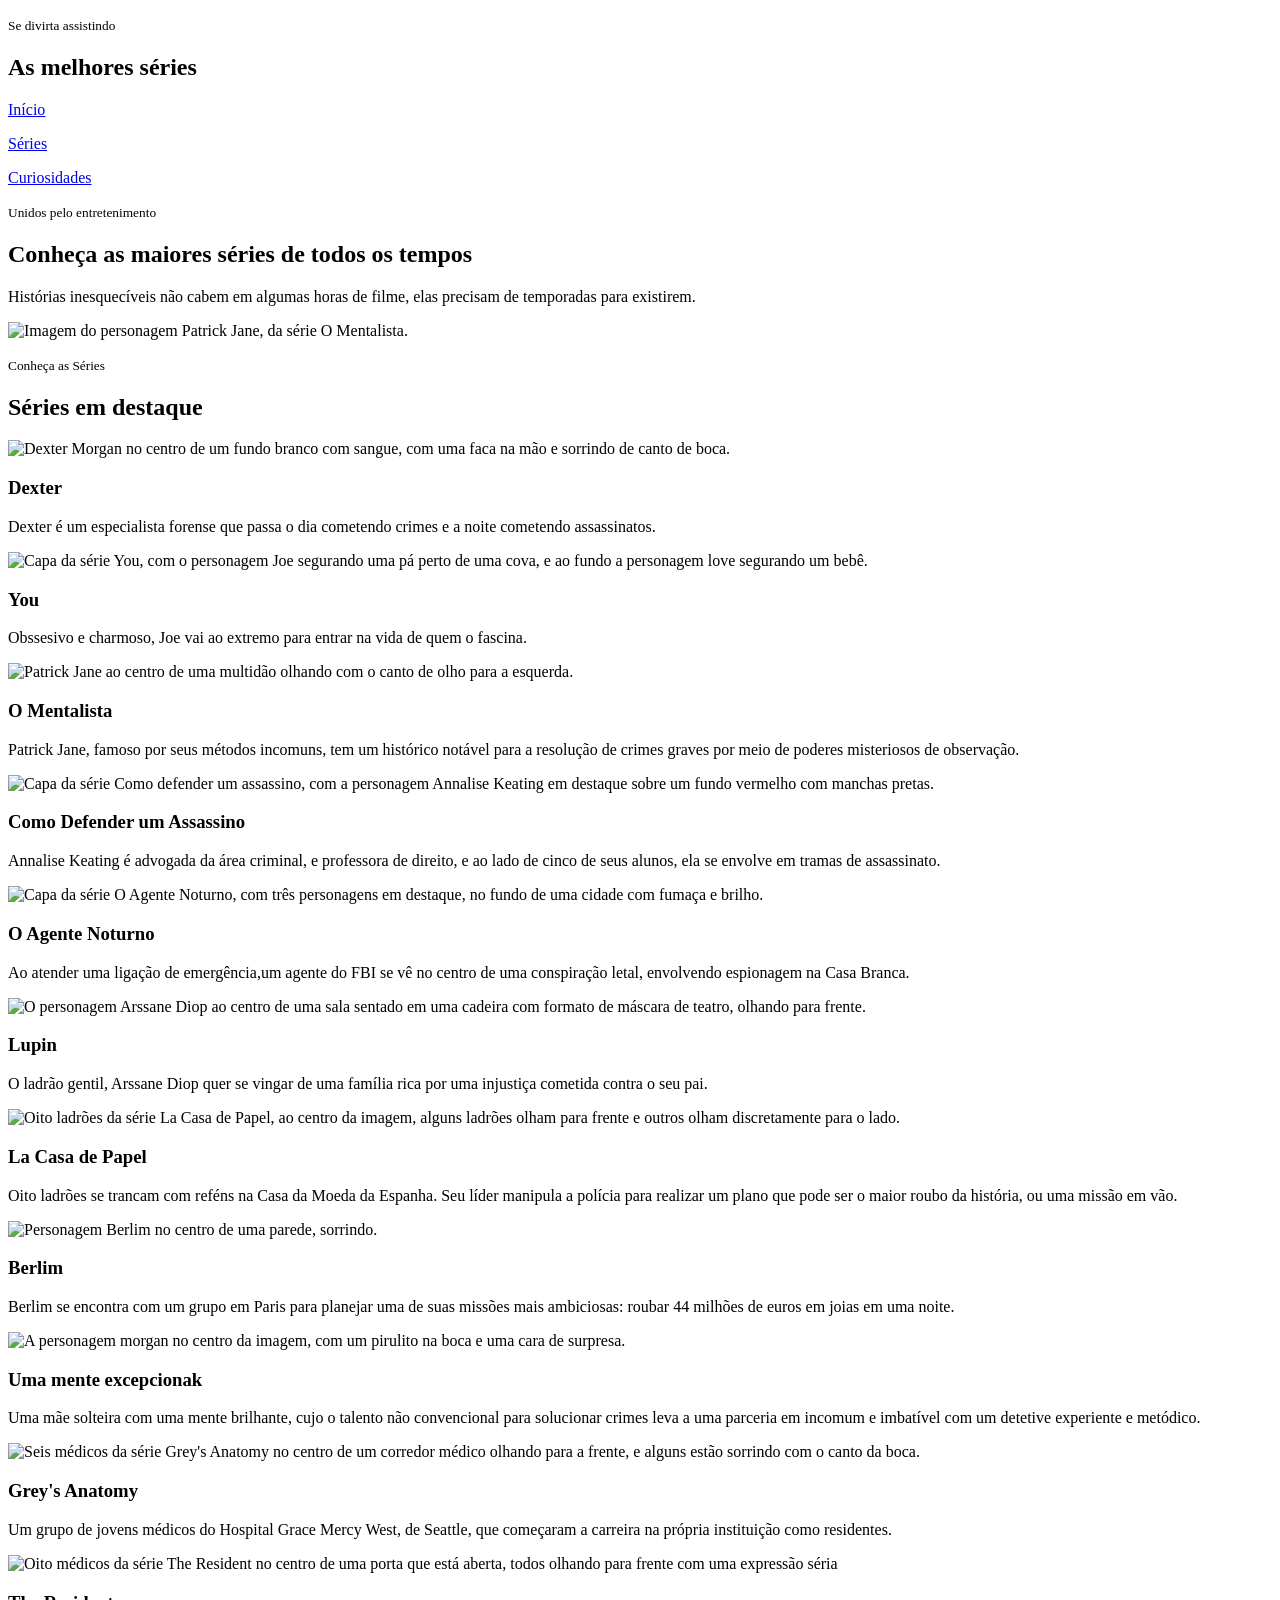
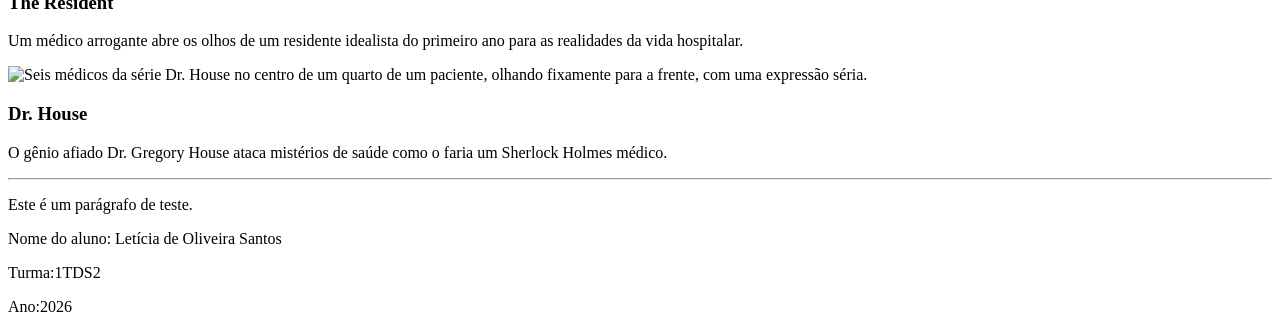
==== index.html @ ab740b8d "finalizando" ====
<!DOCTYPE html>
<html lang="pt-BR">
<head>
    <meta charset="UTF-8">
    <title>Aula link</title>
    <link rel="stylesheet" href="css/style.css">
</head>
<body>
    <header id="container">
    <section id="header-princ">
    <p><small><span>Se divirta assistindo</span></small></p>
    <h1>As melhores séries</h1>
    </section>

    <section id="menu">
        <a href="./index.html"><p>Início</p></a>
        <a href="./pages/serie.html"><p>Séries</p></a>
        <a href="./pages/curiosidades.html"><p>Curiosidades</p></a>
    </section>
</header>
<main>
    <section id="quadrado">
        <article id="texto">
        <p><small><span>Unidos pelo entretenimento</span></small></p>
        <h2><b>Conheça as maiores séries de todos os tempos</b></h2>
        <p>Histórias inesquecíveis não cabem em algumas horas de filme, elas precisam de temporadas para existirem.</p>
        </article>

    <article id="img">
        <img src="assets/img/image.png" alt="Imagem do personagem Patrick Jane, da série O Mentalista.">
    </article>
    </section>
    <section id="introducaocards">
        <p><span><small>Conheça as Séries</small></span></p>
        <h1>Séries em destaque</h1>
    </section>
    <section id="introcards">
        <article class="cards">
            <img src="assets/img/Dexter.jpg" alt="Dexter Morgan no centro de um fundo branco com sangue, com uma faca na mão e sorrindo de canto de boca.">
            <h3>Dexter</h3>
            <p>Dexter é um especialista forense que passa o dia cometendo crimes e a noite cometendo assassinatos.</p>
        </article>

        <article class="cards">
            <img src="assets/img/you.png.jpg" alt="Capa da série You, com o personagem Joe segurando uma pá perto de uma cova, e ao fundo a personagem love segurando um bebê.  ">
            <h3>You</h3>
            <p>Obssesivo e charmoso, Joe vai ao extremo para entrar na vida de quem o fascina.</p>
        </article>

        <article class="cards">
            <img src="assets/img/O mentalista.jpg" alt="Patrick Jane ao centro de uma multidão olhando com o canto de olho para a esquerda. ">
            <h3>O Mentalista</h3>
            <p>Patrick Jane, famoso por seus métodos incomuns, tem um histórico notável para a resolução de crimes graves por meio de poderes misteriosos de observação.</p>
        </article>

        <article class="cards">
            <img src="assets/img/how.jpg" alt="Capa da série Como defender um assassino, com a personagem Annalise Keating em destaque sobre um fundo vermelho com manchas pretas.">
            <h3>Como Defender um Assassino</h3>
            <p>Annalise Keating é advogada da área criminal, e professora de direito, e ao lado de cinco de seus alunos, ela se envolve em tramas de assassinato.</p>
        </article>

        <article class="cards">
            <img src="assets/img/agente noturno.jpg" alt="Capa da série O Agente Noturno, com três personagens em destaque, no fundo de uma cidade com fumaça e brilho.">
            <h3>O Agente Noturno</h3>
            <p>Ao atender uma ligação de emergência,um agente do FBI se vê no centro de uma conspiração letal, envolvendo espionagem na Casa Branca.</p>
        </article>

        <article class="cards">
            <img src="assets/img/lupin.jpg.jpg" alt="O personagem Arssane Diop ao centro de uma sala sentado em uma cadeira com formato de máscara de teatro, olhando para frente.">
            <h3>Lupin</h3>
            <p>O ladrão gentil, Arssane Diop quer se vingar de uma família rica por uma injustiça cometida contra o seu pai.</p>
        </article>

        <article class="cards">
            <img src="assets/img/Lacasa.jpg" alt="Oito ladrões da série La Casa de Papel, ao centro da imagem, alguns ladrões olham para frente e outros olham discretamente para o lado.">
            <h3>La Casa de Papel</h3>
            <p>Oito ladrões se trancam com reféns na Casa da Moeda da Espanha. Seu líder manipula a polícia para realizar um plano que pode ser o maior roubo da história, ou uma missão em vão.</p>
        </article>

        <article class="cards">
            <img src="assets/img/berlim.jpg" alt="Personagem Berlim no centro de uma parede, sorrindo.">
            <h3>Berlim</h3>
            <p>Berlim se encontra com um grupo em Paris para planejar uma de suas missões mais ambiciosas: roubar 44 milhões de euros em joias em uma noite.</p>
        </article>

        <article class="cards">
            <img src="assets/img/Excepcional.jpg" alt="A personagem morgan no centro da imagem, com um pirulito na boca e uma cara de surpresa.">
            <h3>Uma mente excepcionak</h3>
            <p>Uma mãe solteira com uma mente brilhante, cujo o talento não convencional para solucionar crimes leva a uma parceria em incomum e imbatível com um detetive experiente e metódico.</p>
        </article>

        <article class="cards">
            <img src="assets/img/greysAnatomy.webp" alt="Seis médicos da série Grey's Anatomy no centro de um corredor médico olhando para a frente, e alguns estão sorrindo com o canto da boca.">
            <h3>Grey's Anatomy</h3>
            <p>Um grupo de jovens médicos do Hospital Grace Mercy West, de Seattle, que começaram a carreira na própria instituição como residentes.</p>
        </article>

        <article class="cards">
            <img src="assets/img/Theresident.webp" alt="Oito médicos da série The Resident no centro de uma porta que está aberta, todos olhando para frente com uma expressão séria">
            <h3>The Resident</h3>
            <p>Um médico arrogante abre os olhos de um residente idealista do primeiro ano para as realidades da vida hospitalar.</p>
        </article>

        <article class="cards">
            <img src="assets/img/DoutorHouse.webp" alt="Seis médicos da série Dr. House no centro de um quarto de um paciente, olhando fixamente para a frente, com uma expressão séria.">
            <h3>Dr. House</h3>
            <p>O gênio afiado Dr. Gregory House ataca mistérios de saúde como o faria um Sherlock Holmes médico.</p>
        </article>
    </section>
     <hr>
</main>

<p id="teste">Este é um parágrafo de teste.</p>

<footer>
    <p>Nome do aluno: Letícia de Oliveira Santos</p>
    <p>Turma:1TDS2</p>
    <p>Ano:2026</p>
</footer>
</body>
</html>
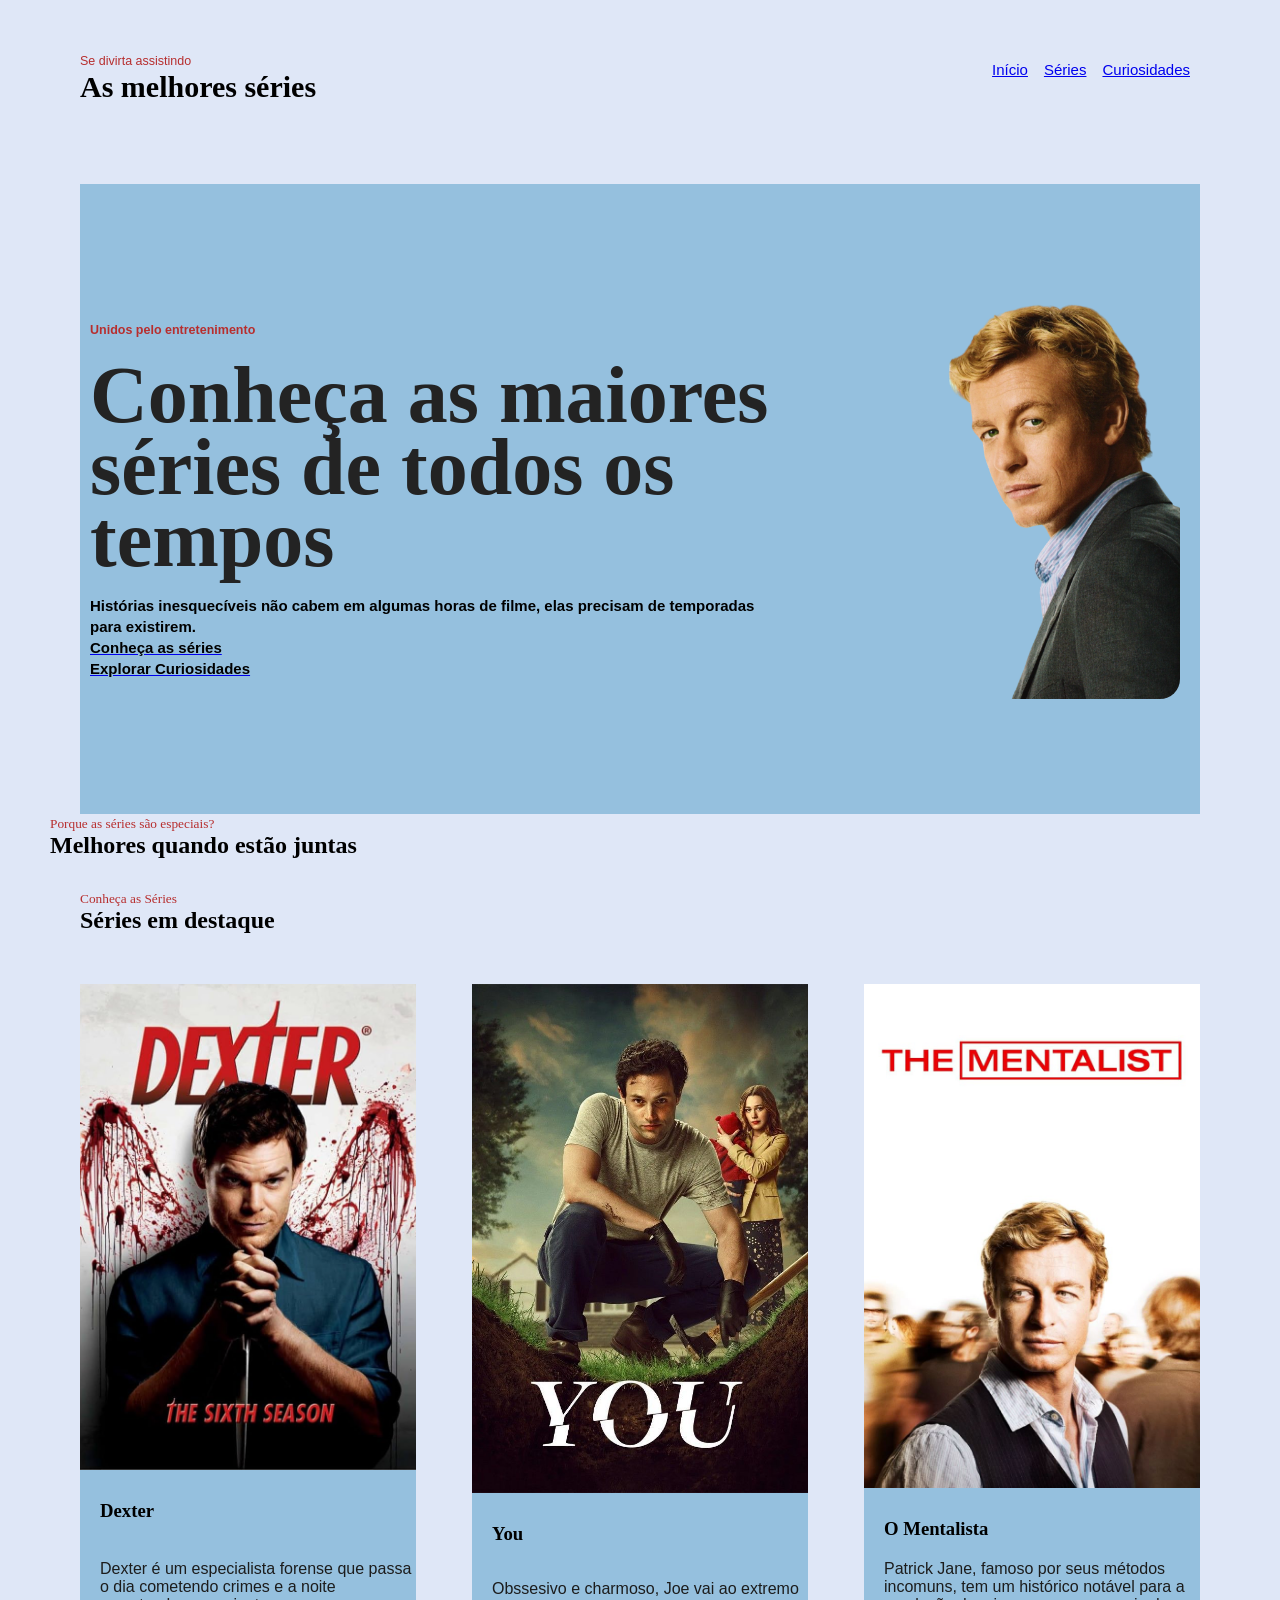
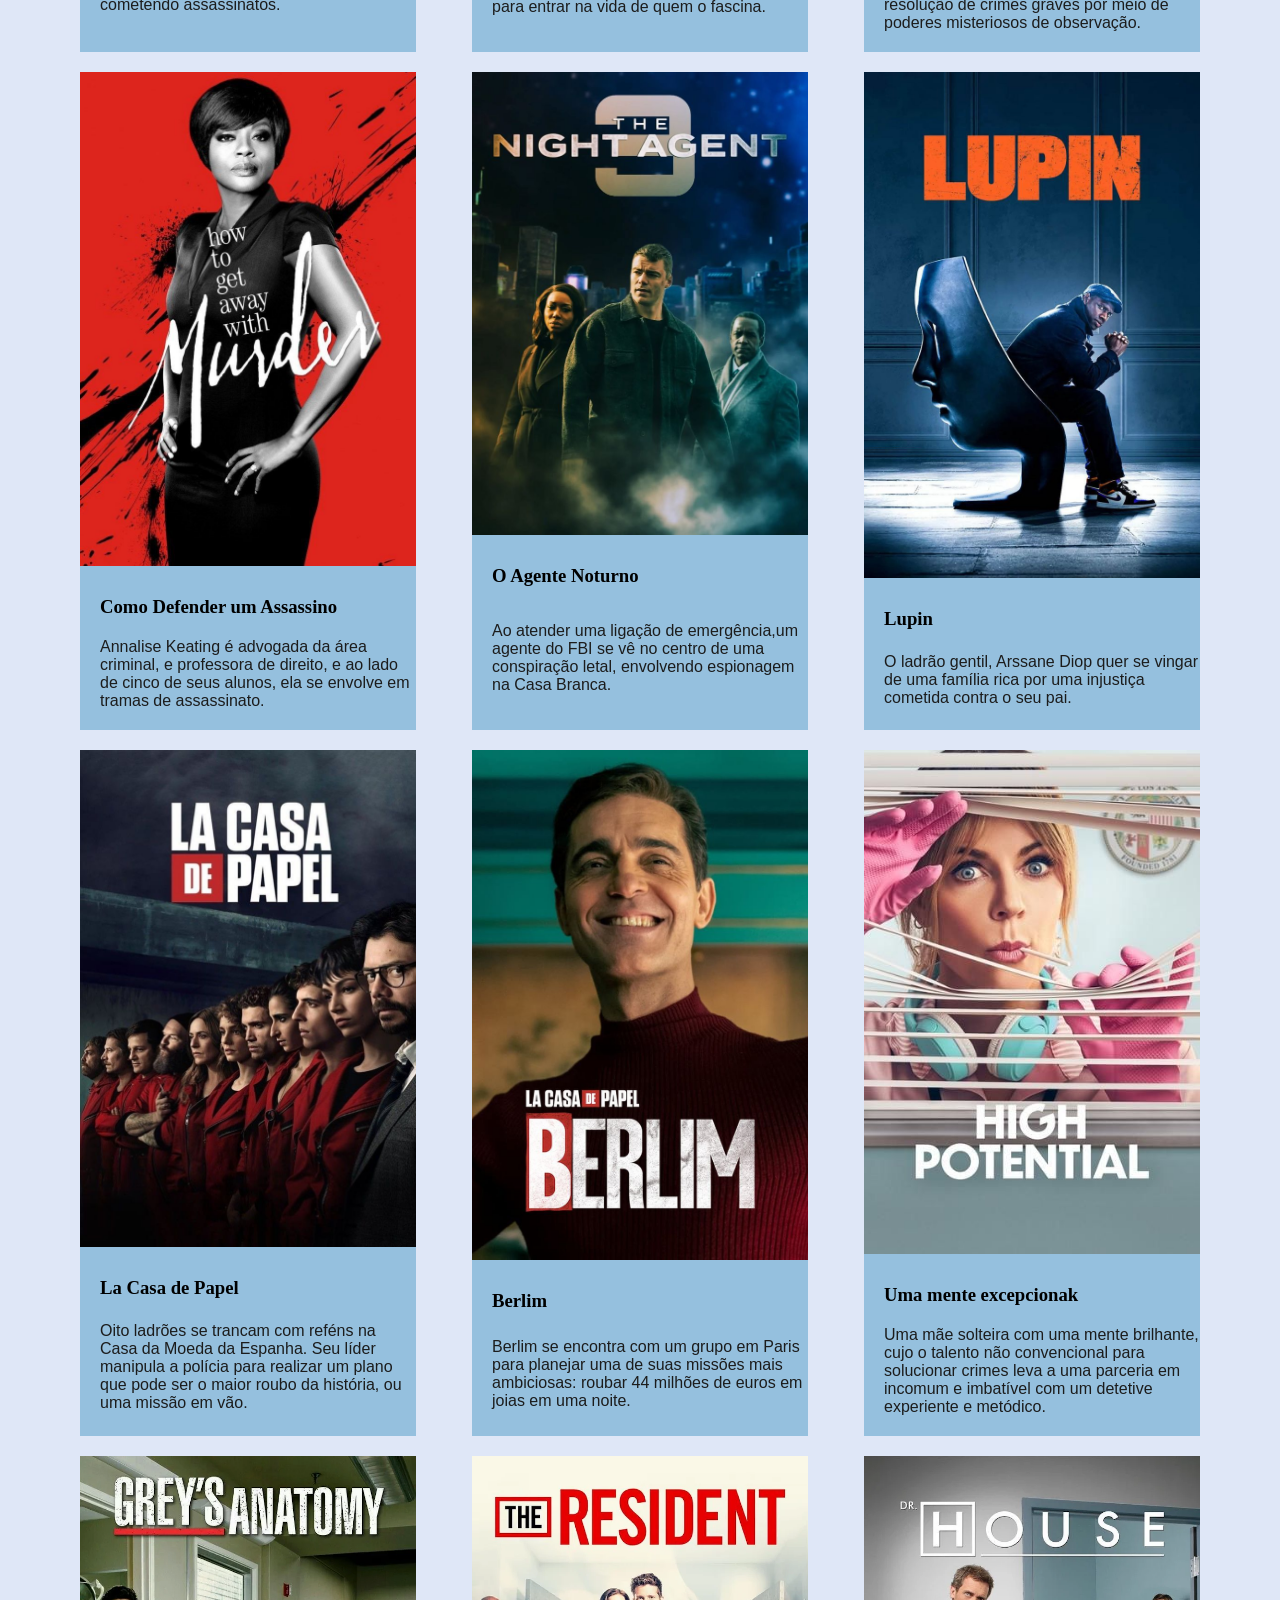
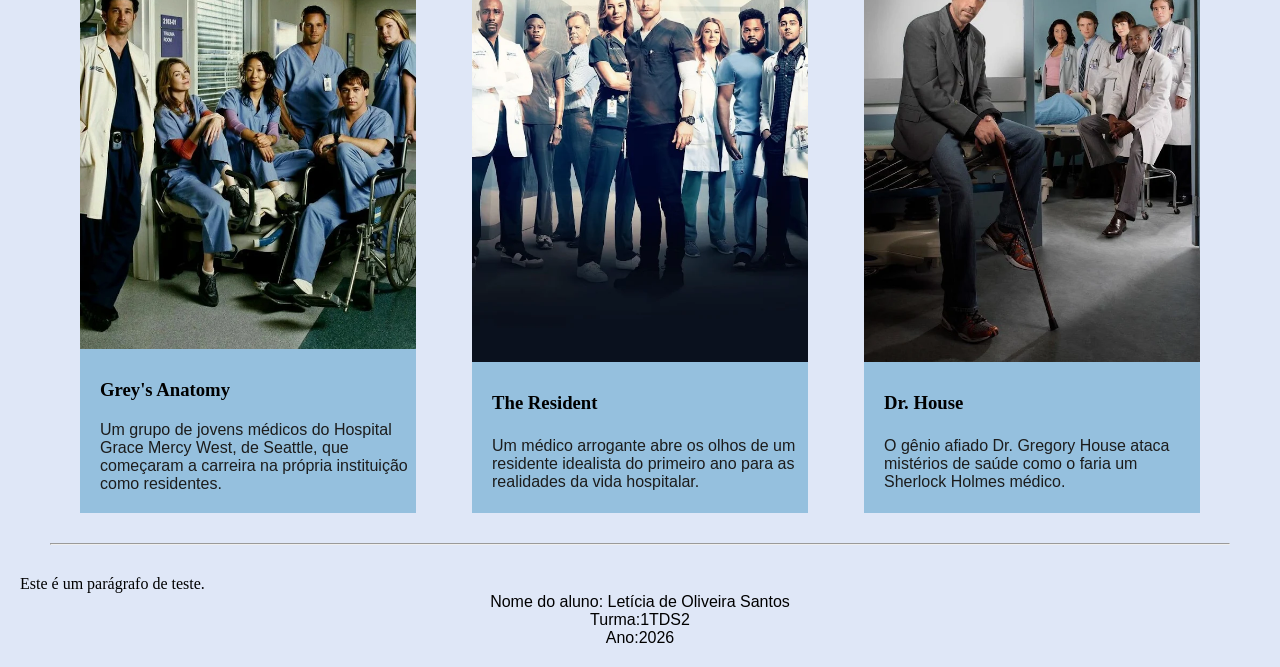
==== commit 0e72cd10: "finalizando" ====
--- a/index.html
+++ b/index.html
@@ -15,7 +15,7 @@
     <section id="menu">
         <a href="./index.html"><p>Início</p></a>
         <a href="./pages/serie.html"><p>Séries</p></a>
-        <a href="./pages/curiosidades.html"><p>Curiosidades</p></a>
+        <a href="./pages/curiosidade.html"><p>Curiosidades</p></a>
     </section>
 </header>
 <main>
@@ -24,12 +24,36 @@
         <p><small><span>Unidos pelo entretenimento</span></small></p>
         <h2><b>Conheça as maiores séries de todos os tempos</b></h2>
         <p>Histórias inesquecíveis não cabem em algumas horas de filme, elas precisam de temporadas para existirem.</p>
+        <section id="botao">
+            <a href="./pages/serie.html"><p>Conheça as séries</p>
+            </a>
+        </section>
+
+        <section id="curiosidade">
+        <a href="./pages/curiosidade.html"><p>Explorar Curiosidades</p>
+        </a>
+        </section>
         </article>
-
+        
     <article id="img">
         <img src="assets/img/image.png" alt="Imagem do personagem Patrick Jane, da série O Mentalista.">
     </article>
     </section>
+
+    <section id="quadrado2">
+        <article id="frase">
+            <p><small><span>Porque as séries são especiais?</span></small></p>
+            <h2>Melhores quando estão juntas</h2>
+        </article>
+
+        <article frase1>
+        
+        </article>
+
+    </section>
+
+
+
     <section id="introducaocards">
         <p><span><small>Conheça as Séries</small></span></p>
         <h1>Séries em destaque</h1>
@@ -48,7 +72,7 @@
         </article>
 
         <article class="cards">
-            <img src="assets/img/O mentalista.jpg" alt="Patrick Jane ao centro de uma multidão olhando com o canto de olho para a esquerda. ">
+            <img src="assets/img/Omentalista.jpg" alt="Patrick Jane ao centro de uma multidão olhando com o canto de olho para a esquerda. ">
             <h3>O Mentalista</h3>
             <p>Patrick Jane, famoso por seus métodos incomuns, tem um histórico notável para a resolução de crimes graves por meio de poderes misteriosos de observação.</p>
         </article>
@@ -60,7 +84,7 @@
         </article>
 
         <article class="cards">
-            <img src="assets/img/agente noturno.jpg" alt="Capa da série O Agente Noturno, com três personagens em destaque, no fundo de uma cidade com fumaça e brilho.">
+            <img src="assets/img/agentenoturno.jpg" alt="Capa da série O Agente Noturno, com três personagens em destaque, no fundo de uma cidade com fumaça e brilho.">
             <h3>O Agente Noturno</h3>
             <p>Ao atender uma ligação de emergência,um agente do FBI se vê no centro de uma conspiração letal, envolvendo espionagem na Casa Branca.</p>
         </article>
--- a/css/style.css
+++ b/css/style.css
@@ -0,0 +1,182 @@
+* {
+  padding: 0px;
+  margin: 0px;
+  box-sizing: border-box;
+}
+
+body {
+    background-color:#DFE7F7;
+    color:black;
+    padding:20px;
+}
+
+header p {
+    font-family: Arial, Helvetica, sans-serif;
+    font-size: 15px;
+    line-height: 1.3;
+    max-width: 500px;
+}
+#container {
+    display: flex;
+    align-items: flex-start;
+    flex-direction: row;
+    justify-content: space-between;
+    padding-left: 30px;
+    padding-right: 30px;
+}
+
+#header-princ {
+    display: flex;
+    flex-direction: column;
+    font-family: 'Times New Roman', Times, serif;
+    font-size: 20px;
+    padding: 30px;
+    padding-top: 30px;
+}
+
+header-princ h1 {
+    color:rgb(35, 35, 35);
+}
+
+#menu {
+    display: flex;
+    flex-direction: row;
+    align-items: flex-start;
+    justify-content: end;
+    flex-wrap: nowrap;
+    padding-top: 40px;
+    gap:16px;
+    padding-right: 40px;
+}
+
+span{
+    color: rgb(183, 46, 46);
+}
+main {
+    padding: 30px;
+}
+
+#quadrado {
+    padding-top:10px;
+    display: flex;
+    margin-top: 20px;
+    padding: 20px;
+    padding-left: 10px;
+    padding-right: 10px;
+    margin-left: 30px;
+    margin-right: 30px;
+    background-color: #95C0DE;
+    box-sizing: border-box;
+    width: auto;
+    height: 70vh;
+    justify-content: space-between;
+    align-items: center;
+    font-size: 50px;
+    font-weight: 900;
+    line-height: 0.9;
+    gap:16px;
+}
+#quadrado h2 {
+    font-size: 80px;
+    font-weight: 900;
+    line-height: 0.9;
+    max-width:700px;
+    margin: 20px 0;
+    font-family: 'Times New Roman', Times, serif;
+    color:rgb(35, 35, 35);
+}
+
+#quadrado p {
+    font-family: Arial, Helvetica, sans-serif;
+    font-size: 15px;
+    line-height: 1.4;
+    max-width: 700px;
+    color:black
+}
+
+
+#text quadrado {
+    display: flex;
+    flex-direction: column;
+    padding-left: 30px;
+}
+
+#quadrado img {
+    height: 400px;
+    width: auto;
+    border-radius: 20px;
+    object-fit: cover;
+    display: flex;
+    justify-content:end;
+    flex-direction: row;
+    align-items:center ;
+}
+
+#img {
+    display: flex;
+    flex-direction: row;
+    justify-content: end;
+    align-items: center;
+    flex-wrap: nowrap;
+    padding: 20px;
+    padding-left: 10px;
+    padding-right: 10px;
+}
+#introducaocards {
+    display: flex;
+    flex-direction: column;
+    padding:30px;
+}
+
+#introcards {
+    display: flex;
+    flex-direction: row;
+    justify-content: space-between;
+    padding-left: 30px;
+    padding-right: 30px;
+    flex-wrap: wrap;
+}
+
+.cards {
+    display: flex;
+    justify-content: space-between;
+    width: 30%;
+    background-color: #95C0DE;
+    flex-wrap:wrap;
+    gap: 20px;
+    margin-top: 20px;
+}
+
+.cards img {
+    width: 100%;
+    height: auto;
+    object-fit: cover;
+}
+
+.cards h3 {
+    padding-top: 10px;
+    font-weight: bold;
+    padding-left: 20px;
+    font-family: 'Times New Roman', Times, serif;
+    color:#000000
+}
+
+.cards p {
+    padding-left: 20px;
+    padding-bottom: 20px;
+    font-family: Arial, Helvetica, sans-serif;
+    color:#1c1c1c
+}
+
+footer {
+    display: flex;
+    flex-direction: column;
+    justify-content: center;
+    align-items: center;
+    font-family: Arial, Helvetica, sans-serif;
+}
+
+hr {
+    margin-top: 30px;
+}
+
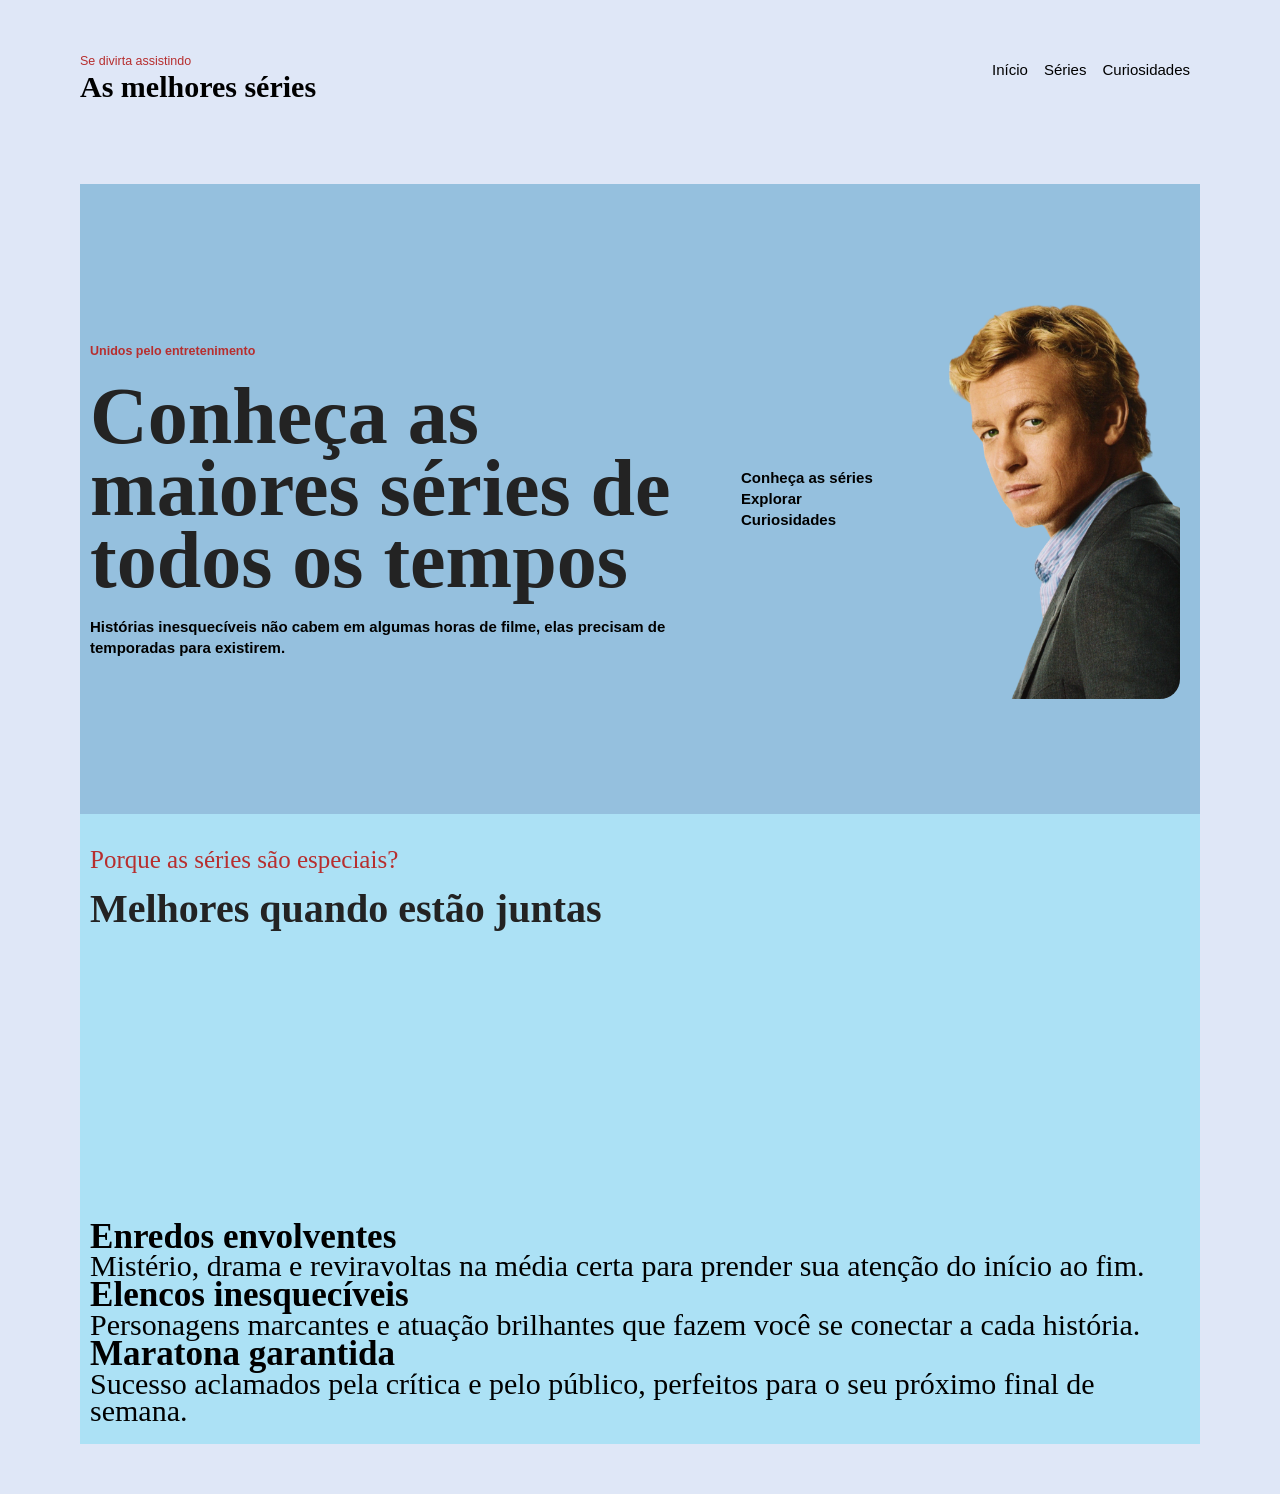
==== commit 78100eb0: "finalizando" ====
--- a/index.html
+++ b/index.html
@@ -20,126 +20,59 @@
 </header>
 <main>
     <section id="quadrado">
-        <article id="texto">
+        <section id="texto">
         <p><small><span>Unidos pelo entretenimento</span></small></p>
         <h2><b>Conheça as maiores séries de todos os tempos</b></h2>
         <p>Histórias inesquecíveis não cabem em algumas horas de filme, elas precisam de temporadas para existirem.</p>
-        <section id="botao">
+        </section>
+
+        <section id="introbotao">
+            <article class="botao">
             <a href="./pages/serie.html"><p>Conheça as séries</p>
             </a>
+            </article>
+
+            <article class="botao">
+            <a href="./pages/curiosidade.html"><p>Explorar Curiosidades</p>
+            </a>
+            </article>
         </section>
-
-        <section id="curiosidade">
-        <a href="./pages/curiosidade.html"><p>Explorar Curiosidades</p>
-        </a>
-        </section>
-        </article>
-        
+ 
     <article id="img">
         <img src="assets/img/image.png" alt="Imagem do personagem Patrick Jane, da série O Mentalista.">
     </article>
     </section>
 
     <section id="quadrado2">
-        <article id="frase">
+        <section id="container1">
             <p><small><span>Porque as séries são especiais?</span></small></p>
             <h2>Melhores quando estão juntas</h2>
+      </section>
+
+      <section id="introducaocards1">
+        <article class="frase1">
+            <h3>Enredos envolventes</h3>
+            <p>Mistério, drama e reviravoltas na média certa para prender sua atenção do início ao fim.</p>
         </article>
 
-        <article frase1>
-        
+        <article class="frase1">
+            <h3>Elencos inesquecíveis</h3>
+            <p>Personagens marcantes e atuação brilhantes que fazem você se conectar a cada história.</p>
         </article>
 
-    </section>
+        <article class="frase1">
+            <h3>Maratona garantida</h3>
+            <p>Sucesso aclamados pela crítica e pelo público, perfeitos para o seu próximo final de semana.</p>
+        </article>
+
+      </section>
+
+      
+
+    
+
+    
 
 
 
-    <section id="introducaocards">
-        <p><span><small>Conheça as Séries</small></span></p>
-        <h1>Séries em destaque</h1>
-    </section>
-    <section id="introcards">
-        <article class="cards">
-            <img src="assets/img/Dexter.jpg" alt="Dexter Morgan no centro de um fundo branco com sangue, com uma faca na mão e sorrindo de canto de boca.">
-            <h3>Dexter</h3>
-            <p>Dexter é um especialista forense que passa o dia cometendo crimes e a noite cometendo assassinatos.</p>
-        </article>
-
-        <article class="cards">
-            <img src="assets/img/you.png.jpg" alt="Capa da série You, com o personagem Joe segurando uma pá perto de uma cova, e ao fundo a personagem love segurando um bebê.  ">
-            <h3>You</h3>
-            <p>Obssesivo e charmoso, Joe vai ao extremo para entrar na vida de quem o fascina.</p>
-        </article>
-
-        <article class="cards">
-            <img src="assets/img/Omentalista.jpg" alt="Patrick Jane ao centro de uma multidão olhando com o canto de olho para a esquerda. ">
-            <h3>O Mentalista</h3>
-            <p>Patrick Jane, famoso por seus métodos incomuns, tem um histórico notável para a resolução de crimes graves por meio de poderes misteriosos de observação.</p>
-        </article>
-
-        <article class="cards">
-            <img src="assets/img/how.jpg" alt="Capa da série Como defender um assassino, com a personagem Annalise Keating em destaque sobre um fundo vermelho com manchas pretas.">
-            <h3>Como Defender um Assassino</h3>
-            <p>Annalise Keating é advogada da área criminal, e professora de direito, e ao lado de cinco de seus alunos, ela se envolve em tramas de assassinato.</p>
-        </article>
-
-        <article class="cards">
-            <img src="assets/img/agentenoturno.jpg" alt="Capa da série O Agente Noturno, com três personagens em destaque, no fundo de uma cidade com fumaça e brilho.">
-            <h3>O Agente Noturno</h3>
-            <p>Ao atender uma ligação de emergência,um agente do FBI se vê no centro de uma conspiração letal, envolvendo espionagem na Casa Branca.</p>
-        </article>
-
-        <article class="cards">
-            <img src="assets/img/lupin.jpg.jpg" alt="O personagem Arssane Diop ao centro de uma sala sentado em uma cadeira com formato de máscara de teatro, olhando para frente.">
-            <h3>Lupin</h3>
-            <p>O ladrão gentil, Arssane Diop quer se vingar de uma família rica por uma injustiça cometida contra o seu pai.</p>
-        </article>
-
-        <article class="cards">
-            <img src="assets/img/Lacasa.jpg" alt="Oito ladrões da série La Casa de Papel, ao centro da imagem, alguns ladrões olham para frente e outros olham discretamente para o lado.">
-            <h3>La Casa de Papel</h3>
-            <p>Oito ladrões se trancam com reféns na Casa da Moeda da Espanha. Seu líder manipula a polícia para realizar um plano que pode ser o maior roubo da história, ou uma missão em vão.</p>
-        </article>
-
-        <article class="cards">
-            <img src="assets/img/berlim.jpg" alt="Personagem Berlim no centro de uma parede, sorrindo.">
-            <h3>Berlim</h3>
-            <p>Berlim se encontra com um grupo em Paris para planejar uma de suas missões mais ambiciosas: roubar 44 milhões de euros em joias em uma noite.</p>
-        </article>
-
-        <article class="cards">
-            <img src="assets/img/Excepcional.jpg" alt="A personagem morgan no centro da imagem, com um pirulito na boca e uma cara de surpresa.">
-            <h3>Uma mente excepcionak</h3>
-            <p>Uma mãe solteira com uma mente brilhante, cujo o talento não convencional para solucionar crimes leva a uma parceria em incomum e imbatível com um detetive experiente e metódico.</p>
-        </article>
-
-        <article class="cards">
-            <img src="assets/img/greysAnatomy.webp" alt="Seis médicos da série Grey's Anatomy no centro de um corredor médico olhando para a frente, e alguns estão sorrindo com o canto da boca.">
-            <h3>Grey's Anatomy</h3>
-            <p>Um grupo de jovens médicos do Hospital Grace Mercy West, de Seattle, que começaram a carreira na própria instituição como residentes.</p>
-        </article>
-
-        <article class="cards">
-            <img src="assets/img/Theresident.webp" alt="Oito médicos da série The Resident no centro de uma porta que está aberta, todos olhando para frente com uma expressão séria">
-            <h3>The Resident</h3>
-            <p>Um médico arrogante abre os olhos de um residente idealista do primeiro ano para as realidades da vida hospitalar.</p>
-        </article>
-
-        <article class="cards">
-            <img src="assets/img/DoutorHouse.webp" alt="Seis médicos da série Dr. House no centro de um quarto de um paciente, olhando fixamente para a frente, com uma expressão séria.">
-            <h3>Dr. House</h3>
-            <p>O gênio afiado Dr. Gregory House ataca mistérios de saúde como o faria um Sherlock Holmes médico.</p>
-        </article>
-    </section>
-     <hr>
-</main>
-
-<p id="teste">Este é um parágrafo de teste.</p>
-
-<footer>
-    <p>Nome do aluno: Letícia de Oliveira Santos</p>
-    <p>Turma:1TDS2</p>
-    <p>Ano:2026</p>
-</footer>
-</body>
-</html>
+    
--- a/css/style.css
+++ b/css/style.css
@@ -95,7 +95,7 @@
 }
 
 
-#text quadrado {
+#texto-quadrado {
     display: flex;
     flex-direction: column;
     padding-left: 30px;
@@ -180,3 +180,94 @@
     margin-top: 30px;
 }
 
+#botao {
+    display: flex;
+    justify-content: center;
+    align-items: center;
+    margin: 0px;
+    margin-top: 20px;
+    padding-top: 10px;
+    background: lightblue;
+    text-decoration: none;
+    color: inherit;
+    width: 250px;
+    padding-bottom: 30px;
+    border-radius: 30px;
+    padding: 20px;
+}
+
+#curiosidade {
+     display: flex;
+    justify-content: center;
+    align-items: center;
+    margin: 0px;
+    margin-top: 20px;
+    padding-top: 10px;
+    background: lightblue;
+    text-decoration: none;
+    color: inherit;
+    width: 250px;
+    padding-bottom: 30px;
+    border-radius: 30px;
+    padding: 20px;
+}
+
+
+a:link {
+    color: black;
+    text-decoration: none;
+}
+
+a:visited {
+    color: black;
+}
+
+a:hover {
+    color: red;
+    font-weight: 500;
+}
+
+#quadrado2 {
+    padding-top:10px;
+    display: flex;
+    padding: 20px;
+    padding-left: 10px;
+    padding-right: 10px;
+    padding-top: 30px;
+    margin-left: 30px;
+    margin-right: 30px;
+    background-color: #ace1f5;
+    box-sizing: border-box;
+    width: auto;
+    height: 70vh;
+    justify-content: space-between;
+    align-items: flex-start;
+    flex-direction: column;
+    font-size: 30px;
+    font-weight: 100;
+    line-height: 0.9;
+    gap:16px;
+}
+
+#frase-quadrado {
+    display: flex;
+    flex-direction: column;
+    padding-left: 30px;
+}
+
+frase p {
+    font-family: Arial, Helvetica, sans-serif;
+    font-size: 10px;
+    line-height: 1.4;
+    color:black;
+}
+
+#quadrado2 h2 {
+    font-size: 40px;
+    font-weight: 900;
+    line-height: 0.9;
+    max-width:700px;
+    margin: 20px 0;
+    font-family: 'Times New Roman', Times, serif;
+    color:rgb(35, 35, 35);
+}
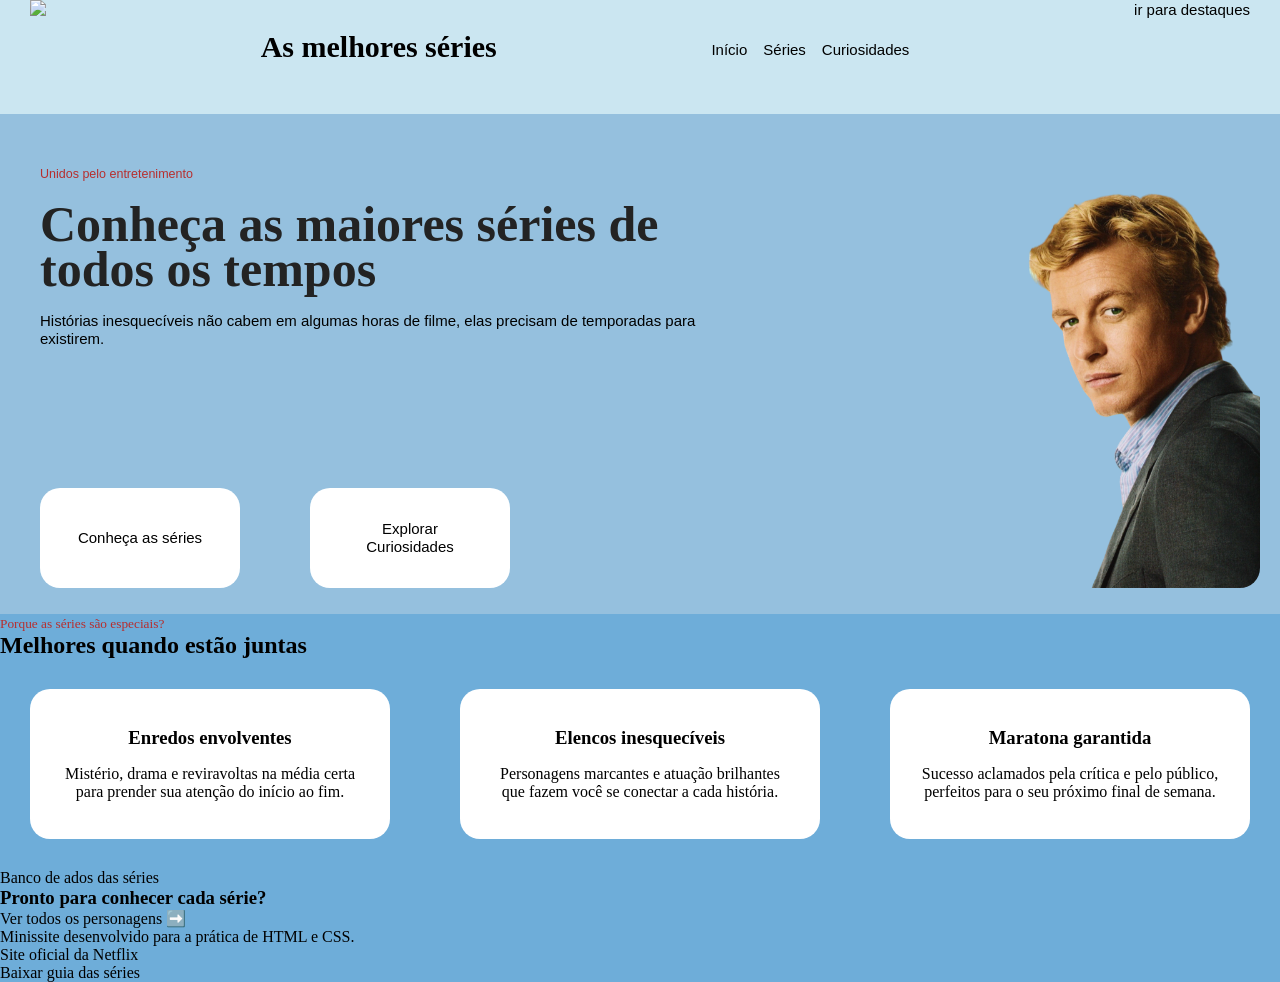
==== commit 3d668157: "Pronto" ====
--- a/index.html
+++ b/index.html
@@ -7,16 +7,25 @@
 </head>
 <body>
     <header id="container">
+    <img src="assets/img/logo.png">
+
     <section id="header-princ">
-    <p><small><span>Se divirta assistindo</span></small></p>
     <h1>As melhores séries</h1>
     </section>
 
-    <section id="menu">
-        <a href="./index.html"><p>Início</p></a>
+        <section id="menu">
+        <a href="../index.html"><p>Início</p></a>
         <a href="./pages/serie.html"><p>Séries</p></a>
         <a href="./pages/curiosidade.html"><p>Curiosidades</p></a>
-    </section>
+        </section>
+
+   
+        <section id="destaque">
+            <a href="#destaques"><p>ir para destaques</p></a>
+        </section>
+
+
+
 </header>
 <main>
     <section id="quadrado">
@@ -44,7 +53,7 @@
     </section>
 
     <section id="quadrado2">
-        <section id="container1">
+        <section id="destaques">
             <p><small><span>Porque as séries são especiais?</span></small></p>
             <h2>Melhores quando estão juntas</h2>
       </section>
@@ -64,8 +73,39 @@
             <h3>Maratona garantida</h3>
             <p>Sucesso aclamados pela crítica e pelo público, perfeitos para o seu próximo final de semana.</p>
         </article>
+      </section>
 
+      <section id="quadrado3">
+        <p>Banco de ados das séries</p>
+        <h3>Pronto para conhecer cada série?</h3>
+
+        <section id="introbotao2">
+        <article class="botao2">
+            <a href="./pages/serie.html">Ver todos os personagens ➡️</a>
+        </article>
+      </section> 
+    </section>
+
+      <section id="quadrado4">
+        <p>Minissite desenvolvido para a prática de HTML e CSS.</p>
+        
+
+        <section id="introbotao3">
+        <article class="botao3">
+            <p>Site oficial da Netflix</p>
+        </article>
+
+        <article class="botao3">
+            <p>Baixar guia das séries</p>
+        </article>
       </section>
+    </section>
+
+    <footer>
+        <p></p>
+    </footer>
+
+</body>
 
       
 
--- a/css/style.css
+++ b/css/style.css
@@ -5,9 +5,9 @@
 }
 
 body {
-    background-color:#DFE7F7;
+    background-color:#cbe6f1;
     color:black;
-    padding:20px;
+    
 }
 
 header p {
@@ -52,32 +52,9 @@
 span{
     color: rgb(183, 46, 46);
 }
-main {
-    padding: 30px;
-}
-
-#quadrado {
-    padding-top:10px;
-    display: flex;
-    margin-top: 20px;
-    padding: 20px;
-    padding-left: 10px;
-    padding-right: 10px;
-    margin-left: 30px;
-    margin-right: 30px;
-    background-color: #95C0DE;
-    box-sizing: border-box;
-    width: auto;
-    height: 70vh;
-    justify-content: space-between;
-    align-items: center;
+
+#quadrado h2 {
     font-size: 50px;
-    font-weight: 900;
-    line-height: 0.9;
-    gap:16px;
-}
-#quadrado h2 {
-    font-size: 80px;
     font-weight: 900;
     line-height: 0.9;
     max-width:700px;
@@ -89,9 +66,9 @@
 #quadrado p {
     font-family: Arial, Helvetica, sans-serif;
     font-size: 15px;
-    line-height: 1.4;
+    line-height: 1.2;
     max-width: 700px;
-    color:black
+    color:black;
 }
 
 
@@ -107,26 +84,30 @@
     border-radius: 20px;
     object-fit: cover;
     display: flex;
-    justify-content:end;
-    flex-direction: row;
-    align-items:center ;
+    justify-content:flex-end;
+    flex-direction: row;
+    align-items:center;
 }
 
 #img {
     display: flex;
     flex-direction: row;
-    justify-content: end;
+    justify-content: flex-end;
     align-items: center;
     flex-wrap: nowrap;
     padding: 20px;
     padding-left: 10px;
     padding-right: 10px;
-}
+    margin-top: -450px;
+}
+
 #introducaocards {
     display: flex;
     flex-direction: column;
     padding:30px;
-}
+    margin-top: 20px;
+}
+
 
 #introcards {
     display: flex;
@@ -180,38 +161,45 @@
     margin-top: 30px;
 }
 
-#botao {
-    display: flex;
+#introbotao {
+    display: flex;
+    flex-direction: row;
+    justify-content: flex-start;
+    align-items: flex-end;
+    text-align: center;
+    flex-wrap: nowrap;
+    gap:10px;
+    width: 100%;
+    margin-top: 80px;
+}
+
+.botao {
+    display: flex;
+    background-color: white;
+    border-radius:20px;
+    width: 200px;
+    height:100px;
+    flex-direction: row;
     justify-content: center;
     align-items: center;
-    margin: 0px;
+    padding-left: 30px;
+    padding-right: 30px;
+    flex-wrap: wrap;
+    margin: 30px;
+    padding-bottom: 30px;
+    padding-top: 30px;
+}
+
+#quadrado {
+    padding-top:20px;
     margin-top: 20px;
-    padding-top: 10px;
-    background: lightblue;
-    text-decoration: none;
-    color: inherit;
-    width: 250px;
-    padding-bottom: 30px;
-    border-radius: 30px;
     padding: 20px;
-}
-
-#curiosidade {
-     display: flex;
-    justify-content: center;
-    align-items: center;
-    margin: 0px;
-    margin-top: 20px;
-    padding-top: 10px;
-    background: lightblue;
-    text-decoration: none;
-    color: inherit;
-    width: 250px;
-    padding-bottom: 30px;
-    border-radius: 30px;
-    padding: 20px;
-}
-
+    padding-left: 10px;
+    padding-right: 10px;
+    background-color: #95C0DE;
+    width: 100%;
+    height: 500px; 
+}
 
 a:link {
     color: black;
@@ -226,48 +214,68 @@
     color: red;
     font-weight: 500;
 }
+#texto {
+    display: flex;
+    flex-direction: column;
+    padding: 30px;
+}
+
+#container1 {
+    display: flex;
+    flex-direction: column;
+    padding: 30px;
+}
+
+.frase1 {
+    background-color: white;
+    border-radius:20px;
+    width: 500px;
+    height:150px;
+    display: flex;
+    flex-direction: row;
+    justify-content: center;
+    align-items: center;
+    padding-left: 30px;
+    padding-right: 30px;
+    flex-wrap: wrap;
+    margin: 30px;
+    margin-bottom: 30px;
+    padding-bottom: 30px;
+    padding-top: 30px;
+}
+
+#introducaocards1 {
+    display: flex;
+    flex-direction: row;
+    justify-content: space-between;
+    text-align: center;
+    gap:10px;
+}
+
+.frase1 h3 {
+    text-align: center;
+}
 
 #quadrado2 {
-    padding-top:10px;
-    display: flex;
-    padding: 20px;
-    padding-left: 10px;
-    padding-right: 10px;
-    padding-top: 30px;
-    margin-left: 30px;
-    margin-right: 30px;
-    background-color: #ace1f5;
-    box-sizing: border-box;
-    width: auto;
-    height: 70vh;
-    justify-content: space-between;
-    align-items: flex-start;
-    flex-direction: column;
-    font-size: 30px;
-    font-weight: 100;
-    line-height: 0.9;
-    gap:16px;
-}
-
-#frase-quadrado {
-    display: flex;
-    flex-direction: column;
-    padding-left: 30px;
-}
-
-frase p {
-    font-family: Arial, Helvetica, sans-serif;
-    font-size: 10px;
-    line-height: 1.4;
-    color:black;
-}
-
-#quadrado2 h2 {
-    font-size: 40px;
-    font-weight: 900;
-    line-height: 0.9;
-    max-width:700px;
-    margin: 20px 0;
-    font-family: 'Times New Roman', Times, serif;
-    color:rgb(35, 35, 35);
+    background-color: #6eadd9;
+}
+
+#menu1 {
+    display: flex;
+    flex-direction: row;
+    justify-content: end;
+    align-items: flex-start;
+    flex-wrap: nowrap;
+    gap: 16px;
+    padding-right: 40px;
+    margin-top: 40px;
+}
+
+#container2 {
+    display: flex;
+    align-items: flex-start;
+    flex-direction: row;
+    justify-content: space-between;
+    padding-left: 30px;
+    padding-right: 30px;
 }
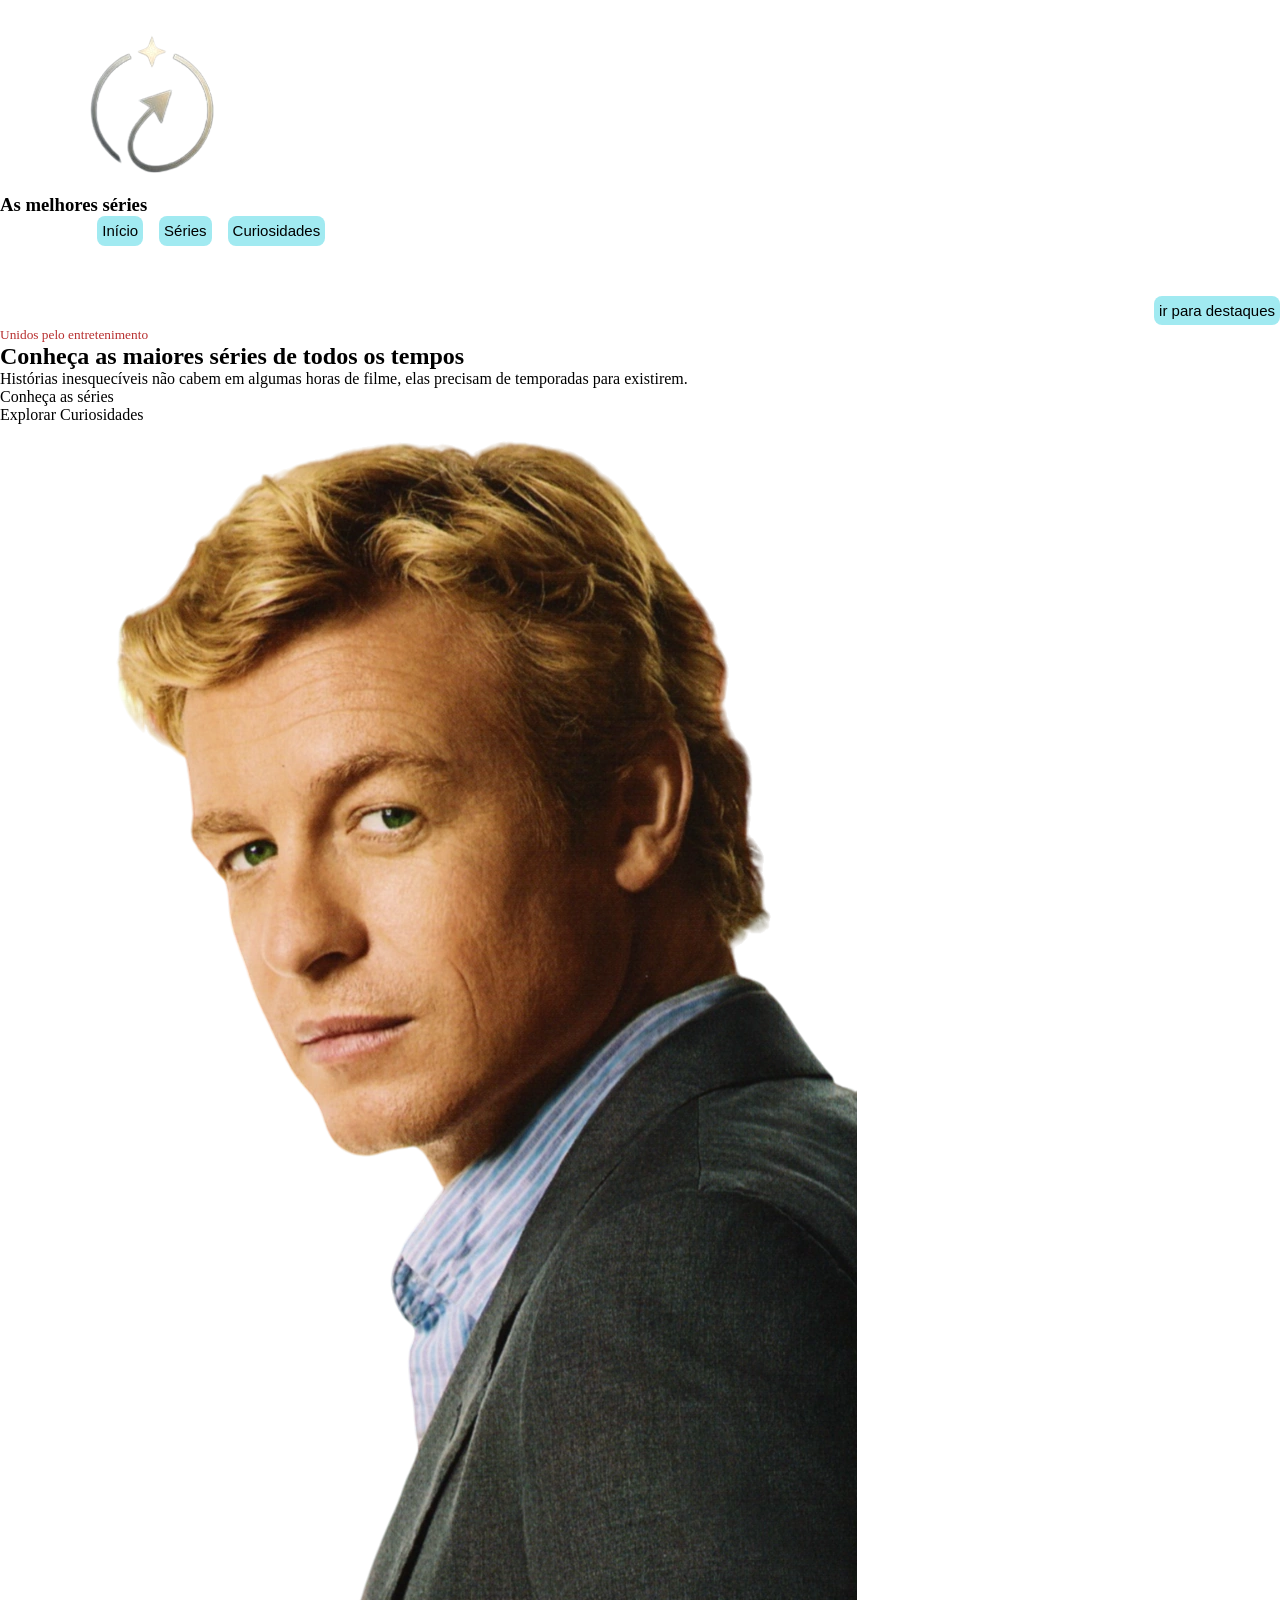
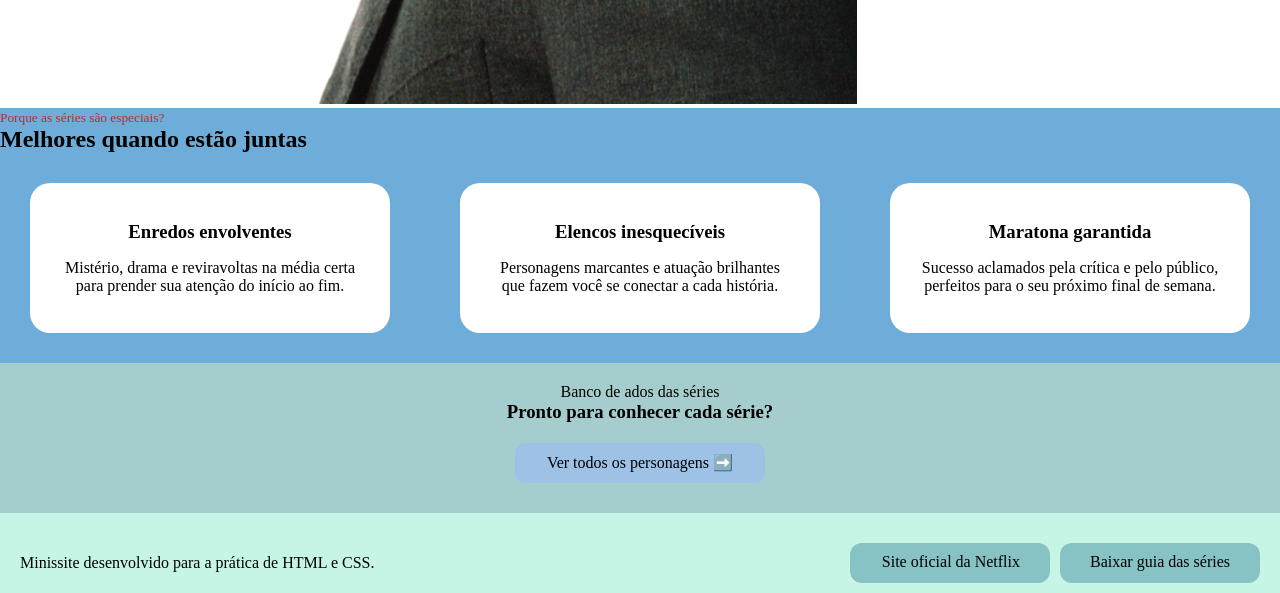
==== commit d04e6bcc: "Fninalizando" ====
--- a/index.html
+++ b/index.html
@@ -6,52 +6,55 @@
     <link rel="stylesheet" href="css/style.css">
 </head>
 <body>
-    <header id="container">
-    <img src="assets/img/logo.png">
+    <header>
+        <section id="logo-titulo">
+            <section id="logo-header">
+                <img src="assets/img/logo.png">
+            </section>
 
-    <section id="header-princ">
-    <h1>As melhores séries</h1>
-    </section>
-
-        <section id="menu">
-        <a href="../index.html"><p>Início</p></a>
-        <a href="./pages/serie.html"><p>Séries</p></a>
-        <a href="./pages/curiosidade.html"><p>Curiosidades</p></a>
+            <section id="texto-header">
+                <h1>As melhores séries</h1>
+            </section>
         </section>
 
-   
-        <section id="destaque">
-            <a href="#destaques"><p>ir para destaques</p></a>
+        <section id="menu-header">
+            <section id="menu">
+                <a href="../index.html"><p>Início</p></a>
+                <a href="./pages/serie.html"><p>Séries</p></a>
+                <a href="./pages/curiosidade.html"><p>Curiosidades</p></a>
+            </section>
+        </section>
+
+        <section id="menu-destaque">
+            <section id="destaque">
+                <a href="#destaques"><p>ir para destaques</p></a>
+            </section>
+        </section>
+        
+</header>
+<main>
+    <section id="hero">
+        <section id="texto-hero">
+        <small><span>Unidos pelo entretenimento</span></small>
+        <h2>Conheça as maiores séries de todos os tempos</h2>
+        <p>Histórias inesquecíveis não cabem em algumas horas de filme, elas precisam de temporadas para existirem.</p>
+
+        <section>
+            <article id="botao">
+            <a href="./pages/serie.html"><p>Conheça as séries</p>
+            <a href="./pages/curiosidade.html"><p>Explorar Curiosidades</p></a>
+            </article>
+        </section>
+        
+        </section>
+         <section id="img-hero">
+            <img src="assets/img/image.png" alt="Imagem do personagem Patrick Jane, da série O Mentalista.">
         </section>
 
 
-
-</header>
-<main>
-    <section id="quadrado">
-        <section id="texto">
-        <p><small><span>Unidos pelo entretenimento</span></small></p>
-        <h2><b>Conheça as maiores séries de todos os tempos</b></h2>
-        <p>Histórias inesquecíveis não cabem em algumas horas de filme, elas precisam de temporadas para existirem.</p>
-        </section>
-
-        <section id="introbotao">
-            <article class="botao">
-            <a href="./pages/serie.html"><p>Conheça as séries</p>
-            </a>
-            </article>
-
-            <article class="botao">
-            <a href="./pages/curiosidade.html"><p>Explorar Curiosidades</p>
-            </a>
-            </article>
-        </section>
+    </section>
  
-    <article id="img">
-        <img src="assets/img/image.png" alt="Imagem do personagem Patrick Jane, da série O Mentalista.">
-    </article>
-    </section>
-
+    
     <section id="quadrado2">
         <section id="destaques">
             <p><small><span>Porque as séries são especiais?</span></small></p>
--- a/css/style.css
+++ b/css/style.css
@@ -5,7 +5,6 @@
 }
 
 body {
-    background-color:#cbe6f1;
     color:black;
     
 }
@@ -16,22 +15,41 @@
     line-height: 1.3;
     max-width: 500px;
 }
+
+
+#destaque {
+    display: flex;
+    justify-content: flex-end;
+    align-items: flex-start;
+    text-align: right;
+    padding-top: 50px;
+    padding-left: 150px;
+}
+
+#destaque a {
+    background-color: rgb(161, 234, 241);
+    padding: 5px;
+    border-radius: 8px;
+    
+}
+
+
 #container {
     display: flex;
+    flex-direction: row;
+    background-color: lightblue;
+    height: 140px; 
+}
+
+#header-princ {
+    display: flex;
+    justify-content: space-between;
+    flex-direction: column;
     align-items: flex-start;
-    flex-direction: row;
-    justify-content: space-between;
-    padding-left: 30px;
-    padding-right: 30px;
-}
-
-#header-princ {
-    display: flex;
-    flex-direction: column;
     font-family: 'Times New Roman', Times, serif;
-    font-size: 20px;
-    padding: 30px;
-    padding-top: 30px;
+    font-size: 15px;
+    padding-top: 50px;
+    padding-right: 30px;
 }
 
 header-princ h1 {
@@ -40,13 +58,19 @@
 
 #menu {
     display: flex;
-    flex-direction: row;
-    align-items: flex-start;
-    justify-content: end;
-    flex-wrap: nowrap;
-    padding-top: 40px;
-    gap:16px;
-    padding-right: 40px;
+   flex-direction: row;
+   justify-content: center;
+   align-items: center;
+   flex-wrap: nowrap;
+   gap:16px;
+   width: 33%;
+}
+
+#menu a {
+    background-color: rgb(161, 234, 241);
+    padding: 5px;
+    border-radius: 8px;
+    text-decoration: none;
 }
 
 span{
@@ -109,57 +133,14 @@
 }
 
 
-#introcards {
-    display: flex;
-    flex-direction: row;
-    justify-content: space-between;
-    padding-left: 30px;
-    padding-right: 30px;
-    flex-wrap: wrap;
-}
-
-.cards {
-    display: flex;
-    justify-content: space-between;
-    width: 30%;
-    background-color: #95C0DE;
-    flex-wrap:wrap;
-    gap: 20px;
-    margin-top: 20px;
-}
-
-.cards img {
-    width: 100%;
-    height: auto;
-    object-fit: cover;
-}
-
-.cards h3 {
-    padding-top: 10px;
-    font-weight: bold;
-    padding-left: 20px;
-    font-family: 'Times New Roman', Times, serif;
-    color:#000000
-}
-
-.cards p {
-    padding-left: 20px;
-    padding-bottom: 20px;
+footer {
+    display: flex;
+    flex-direction: column;
+    justify-content: center;
+    align-items: center;
     font-family: Arial, Helvetica, sans-serif;
-    color:#1c1c1c
-}
-
-footer {
-    display: flex;
-    flex-direction: column;
-    justify-content: center;
-    align-items: center;
-    font-family: Arial, Helvetica, sans-serif;
-}
-
-hr {
-    margin-top: 30px;
-}
+}
+
 
 #introbotao {
     display: flex;
@@ -175,10 +156,10 @@
 
 .botao {
     display: flex;
-    background-color: white;
+    background-color: rgb(218, 249, 252);
     border-radius:20px;
     width: 200px;
-    height:100px;
+    height:70px;
     flex-direction: row;
     justify-content: center;
     align-items: center;
@@ -187,12 +168,14 @@
     flex-wrap: wrap;
     margin: 30px;
     padding-bottom: 30px;
-    padding-top: 30px;
+    padding-top: 20px;
+    font-size: 10px;
+    font-family: Arial, Helvetica, sans-serif;
+    font-weight: 1.0px;
 }
 
 #quadrado {
     padding-top:20px;
-    margin-top: 20px;
     padding: 20px;
     padding-left: 10px;
     padding-right: 10px;
@@ -278,4 +261,71 @@
     justify-content: space-between;
     padding-left: 30px;
     padding-right: 30px;
+}
+
+#quadrado3 {
+    background-color: rgb(166, 205, 205);
+    height: 150px;
+    display: flex;
+    flex-direction: column;
+    align-items: center;
+    padding-top: 20px;
+}
+
+#introbotao2 {
+    display: flex;
+    align-items: center;
+    padding-top: 20px;
+    text-align: center;
+    
+}
+
+.botao2 {
+    background-color: rgb(158, 193, 230);
+    border-radius: 10px;
+    height: 40px;
+    width: 250px;
+    padding-left: 20px;
+    padding-right: 20px;
+    padding-top: 10px;
+}
+
+#quadrado4 {
+    display: flex;
+    align-items: center;
+    background-color: rgb(198, 245, 230);
+    height: 80px;
+    padding-top: 20px;
+    padding-left: 20px;
+    justify-content: space-between;
+}
+
+#introbotao3 {
+    display: flex;
+    text-align: center;
+    padding-left: 20px;
+    padding-right: 20px;
+    gap: 10px;
+}
+
+.botao3 {
+    display: flex;
+    flex-direction: row;
+    justify-content: end;
+    align-items:flex-start;
+    background-color: rgb(135, 194, 196);
+    height: 40px;
+    width: 200px;
+    border-radius: 12px;
+    padding-left: 30px;
+    padding-right: 30px;
+    padding-top: 10px;
+}
+
+
+#container img {
+    width: 200px;
+    height: 100px;
+    padding-top: 20px;
+    object-fit: contain;
 }
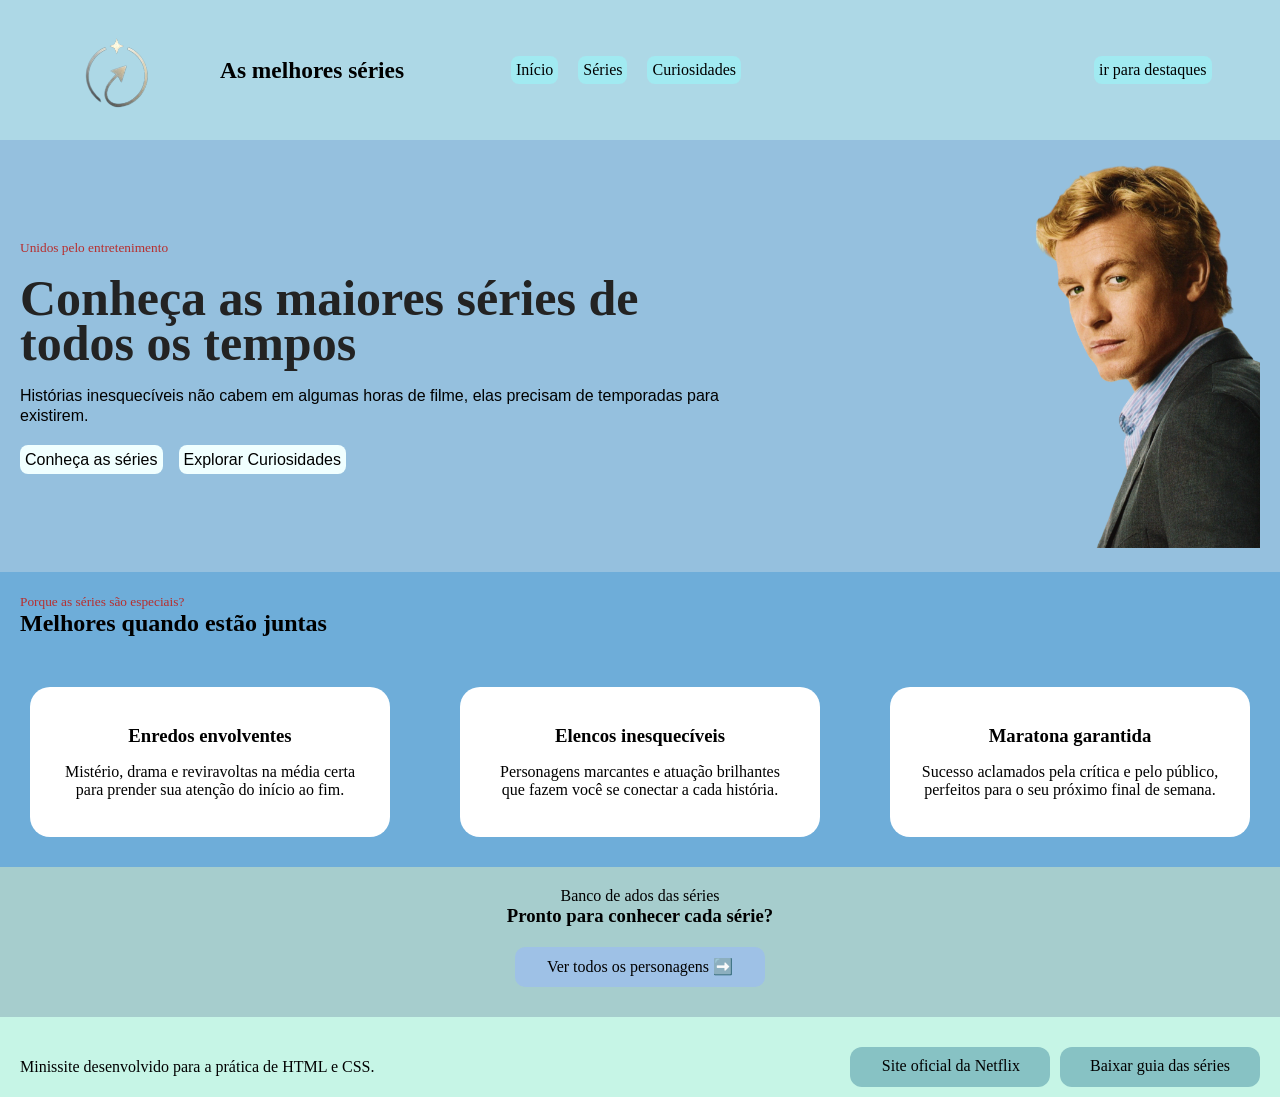
==== commit f4c2e395: "Finalizando" ====
--- a/index.html
+++ b/index.html
@@ -1,10 +1,12 @@
 <!DOCTYPE html>
 <html lang="pt-BR">
+
 <head>
     <meta charset="UTF-8">
     <title>Aula link</title>
     <link rel="stylesheet" href="css/style.css">
 </head>
+
 <body>
     <header>
         <section id="logo-titulo">
@@ -19,103 +21,105 @@
 
         <section id="menu-header">
             <section id="menu">
-                <a href="../index.html"><p>Início</p></a>
-                <a href="./pages/serie.html"><p>Séries</p></a>
-                <a href="./pages/curiosidade.html"><p>Curiosidades</p></a>
+                <a href="../index.html">
+                    <p>Início</p>
+                </a>
+                <a href="./pages/serie.html">
+                    <p>Séries</p>
+                </a>
+                <a href="./pages/curiosidade.html">
+                    <p>Curiosidades</p>
+                </a>
             </section>
         </section>
 
         <section id="menu-destaque">
             <section id="destaque">
-                <a href="#destaques"><p>ir para destaques</p></a>
+                <a href="#destaques">
+                    <p>ir para destaques</p>
+                </a>
             </section>
         </section>
-        
-</header>
-<main>
-    <section id="hero">
-        <section id="texto-hero">
-        <small><span>Unidos pelo entretenimento</span></small>
-        <h2>Conheça as maiores séries de todos os tempos</h2>
-        <p>Histórias inesquecíveis não cabem em algumas horas de filme, elas precisam de temporadas para existirem.</p>
 
-        <section>
-            <article id="botao">
-            <a href="./pages/serie.html"><p>Conheça as séries</p>
-            <a href="./pages/curiosidade.html"><p>Explorar Curiosidades</p></a>
-            </article>
-        </section>
-        
-        </section>
-         <section id="img-hero">
-            <img src="assets/img/image.png" alt="Imagem do personagem Patrick Jane, da série O Mentalista.">
+    </header>
+    <main>
+        <section id="hero">
+            <section id="texto-hero">
+                <small><span>Unidos pelo entretenimento</span></small>
+                <h2>Conheça as maiores séries de todos os tempos</h2>
+                <p>Histórias inesquecíveis não cabem em algumas horas de filme, elas precisam de temporadas para
+                    existirem.</p>
+
+                <section>
+                    <article id="botao">
+                        <a href="./pages/serie.html">
+                            <p>Conheça as séries</p>
+                            <a href="./pages/curiosidade.html">
+                                <p>Explorar Curiosidades</p>
+                            </a>
+                    </article>
+                </section>
+
+            </section>
+            <section id="img-hero">
+                <img src="assets/img/image.png" alt="Imagem do personagem Patrick Jane, da série O Mentalista.">
+            </section>
+
+
         </section>
 
 
-    </section>
- 
-    
-    <section id="quadrado2">
-        <section id="destaques">
-            <p><small><span>Porque as séries são especiais?</span></small></p>
-            <h2>Melhores quando estão juntas</h2>
-      </section>
+        <section id="quadrado2">
+            <section id="destaques">
+                <p><small><span>Porque as séries são especiais?</span></small></p>
+                <h2>Melhores quando estão juntas</h2>
+            </section>
 
-      <section id="introducaocards1">
-        <article class="frase1">
-            <h3>Enredos envolventes</h3>
-            <p>Mistério, drama e reviravoltas na média certa para prender sua atenção do início ao fim.</p>
-        </article>
+            <section id="introducaocards1">
+                <article class="frase1">
+                    <h3>Enredos envolventes</h3>
+                    <p>Mistério, drama e reviravoltas na média certa para prender sua atenção do início ao fim.</p>
+                </article>
 
-        <article class="frase1">
-            <h3>Elencos inesquecíveis</h3>
-            <p>Personagens marcantes e atuação brilhantes que fazem você se conectar a cada história.</p>
-        </article>
+                <article class="frase1">
+                    <h3>Elencos inesquecíveis</h3>
+                    <p>Personagens marcantes e atuação brilhantes que fazem você se conectar a cada história.</p>
+                </article>
 
-        <article class="frase1">
-            <h3>Maratona garantida</h3>
-            <p>Sucesso aclamados pela crítica e pelo público, perfeitos para o seu próximo final de semana.</p>
-        </article>
-      </section>
+                <article class="frase1">
+                    <h3>Maratona garantida</h3>
+                    <p>Sucesso aclamados pela crítica e pelo público, perfeitos para o seu próximo final de semana.</p>
+                </article>
+            </section>
 
-      <section id="quadrado3">
-        <p>Banco de ados das séries</p>
-        <h3>Pronto para conhecer cada série?</h3>
+            <section id="quadrado3">
+                <p>Banco de ados das séries</p>
+                <h3>Pronto para conhecer cada série?</h3>
 
-        <section id="introbotao2">
-        <article class="botao2">
-            <a href="./pages/serie.html">Ver todos os personagens ➡️</a>
-        </article>
-      </section> 
-    </section>
-
-      <section id="quadrado4">
-        <p>Minissite desenvolvido para a prática de HTML e CSS.</p>
-        
-
-        <section id="introbotao3">
-        <article class="botao3">
-            <p>Site oficial da Netflix</p>
-        </article>
-
-        <article class="botao3">
-            <p>Baixar guia das séries</p>
-        </article>
-      </section>
-    </section>
-
+                <section id="introbotao2">
+                    <article class="botao2">
+                        <a href="./pages/serie.html">Ver todos os personagens ➡️</a>
+                    </article>
+                </section>
+            </section>
+    </main>
     <footer>
-        <p></p>
-    </footer>
-
-</body>
-
-      
-
-    
-
-    
+        <section id="quadrado4">
+            <p>Minissite desenvolvido para a prática de HTML e CSS.</p>
 
 
+            <section id="introbotao3">
+                <article class="botao3">
+                    <a href="https://www.netflix.com/br/" target="_blank" rel="noreferrer">Site oficial da
+                        Netflix</a>
+                </article>
 
-    +                <article class="botao3">
+                    <p>Baixar guia das séries</p>
+                </article>
+            </section>
+        </section>
+
+    </footer>
+</body>
+</html>
--- a/css/style.css
+++ b/css/style.css
@@ -9,12 +9,7 @@
     
 }
 
-header p {
-    font-family: Arial, Helvetica, sans-serif;
-    font-size: 15px;
-    line-height: 1.3;
-    max-width: 500px;
-}
+
 
 
 #destaque {
@@ -34,37 +29,71 @@
 }
 
 
-#container {
+header {
     display: flex;
     flex-direction: row;
     background-color: lightblue;
+    justify-content: space-between;
+    align-items: center;
     height: 140px; 
-}
-
-#header-princ {
-    display: flex;
-    justify-content: space-between;
-    flex-direction: column;
-    align-items: flex-start;
-    font-family: 'Times New Roman', Times, serif;
-    font-size: 15px;
-    padding-top: 50px;
-    padding-right: 30px;
-}
-
-header-princ h1 {
+    padding: 20px;
+}
+
+#logo-titulo {
+    display: flex;
+    flex-direction: row;
+    justify-content: flex-start;
+    align-items: center;
+}
+#logo-header img {
+    width: 200px;
+    padding: 20px;
+}
+
+#texto-header {
+    display: flex;
+    flex-direction: row;
+    justify-content: flex-start;
+    align-items: center;
+    font-size: 20px;
+}
+
+texto-header h1 {
     color:rgb(35, 35, 35);
 }
 
+
+#menu-header {
+    display: flex;
+    justify-content: space-between;
+    align-items: center;
+    width:40%;
+}
+
 #menu {
     display: flex;
-   flex-direction: row;
-   justify-content: center;
-   align-items: center;
-   flex-wrap: nowrap;
-   gap:16px;
-   width: 33%;
-}
+    justify-content: center;
+    align-items: center;
+    flex-wrap: nowrap;
+    gap:20px;
+    padding: 20px;
+}
+
+#menu-destaque {
+    display: flex;
+    align-items: center;
+    justify-content: flex-start;
+    width: 15%;
+}
+
+#destaque {
+    display: flex;
+    justify-content: center;
+    align-items: center;
+    padding: 20px;
+}
+
+
 
 #menu a {
     background-color: rgb(161, 234, 241);
@@ -77,7 +106,7 @@
     color: rgb(183, 46, 46);
 }
 
-#quadrado h2 {
+#hero h2 {
     font-size: 50px;
     font-weight: 900;
     line-height: 0.9;
@@ -87,43 +116,31 @@
     color:rgb(35, 35, 35);
 }
 
-#quadrado p {
+#hero p {
     font-family: Arial, Helvetica, sans-serif;
     font-size: 15px;
     line-height: 1.2;
     max-width: 700px;
     color:black;
 }
-
-
-#texto-quadrado {
-    display: flex;
-    flex-direction: column;
-    padding-left: 30px;
-}
-
-#quadrado img {
-    height: 400px;
-    width: auto;
+#texto-hero {
+    padding: 20px;
+}
+
+#texto-hero h2 {
+    font-size: 50px;
+}
+
+#texto-hero p {
+    font-size: 16px;
+}
+
+#img-hero img {
+    width: 300px;   
+    padding: 20px;
     border-radius: 20px;
-    object-fit: cover;
-    display: flex;
-    justify-content:flex-end;
-    flex-direction: row;
-    align-items:center;
-}
-
-#img {
-    display: flex;
-    flex-direction: row;
-    justify-content: flex-end;
-    align-items: center;
-    flex-wrap: nowrap;
-    padding: 20px;
-    padding-left: 10px;
-    padding-right: 10px;
-    margin-top: -450px;
-}
+}
+
 
 #introducaocards {
     display: flex;
@@ -133,55 +150,23 @@
 }
 
 
-footer {
-    display: flex;
-    flex-direction: column;
-    justify-content: center;
-    align-items: center;
-    font-family: Arial, Helvetica, sans-serif;
-}
-
-
-#introbotao {
-    display: flex;
-    flex-direction: row;
-    justify-content: flex-start;
-    align-items: flex-end;
-    text-align: center;
-    flex-wrap: nowrap;
-    gap:10px;
-    width: 100%;
-    margin-top: 80px;
-}
-
-.botao {
-    display: flex;
-    background-color: rgb(218, 249, 252);
-    border-radius:20px;
-    width: 200px;
-    height:70px;
-    flex-direction: row;
-    justify-content: center;
-    align-items: center;
-    padding-left: 30px;
-    padding-right: 30px;
+#botao {
+    display: flex;
     flex-wrap: wrap;
-    margin: 30px;
-    padding-bottom: 30px;
-    padding-top: 20px;
-    font-size: 10px;
-    font-family: Arial, Helvetica, sans-serif;
-    font-weight: 1.0px;
-}
-
-#quadrado {
-    padding-top:20px;
-    padding: 20px;
-    padding-left: 10px;
-    padding-right: 10px;
+    gap:16px;
+    margin-top: 20px;
+}
+
+#botao a {
+    background-color: azure;
+    padding: 5px;
+    border-radius: 8px;
+}
+#hero {
     background-color: #95C0DE;
-    width: 100%;
-    height: 500px; 
+    display: flex;
+    justify-content: space-between;
+    align-items: center;
 }
 
 a:link {
@@ -328,4 +313,8 @@
     height: 100px;
     padding-top: 20px;
     object-fit: contain;
+}
+
+#destaques {
+    padding: 20px;
 }
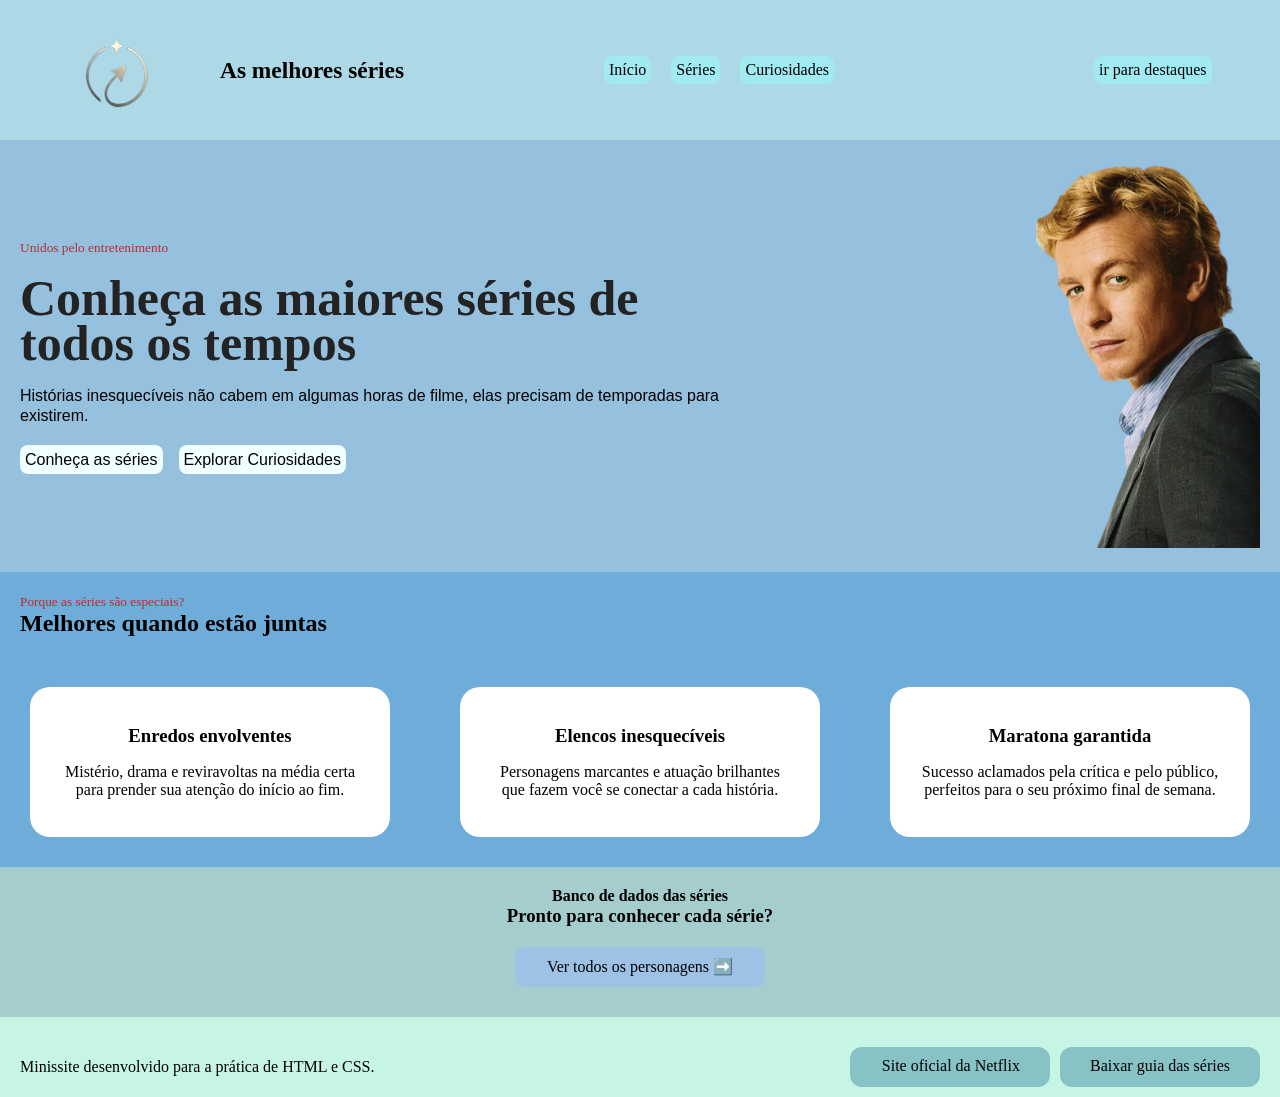
==== commit 5845d873: "Finalizando" ====
--- a/index.html
+++ b/index.html
@@ -46,7 +46,7 @@
         <section id="hero">
             <section id="texto-hero">
                 <small><span>Unidos pelo entretenimento</span></small>
-                <h2>Conheça as maiores séries de todos os tempos</h2>
+                <h2>Conheça as maiores séries de <b>todos os tempos</b></h2>
                 <p>Histórias inesquecíveis não cabem em algumas horas de filme, elas precisam de temporadas para
                     existirem.</p>
 
@@ -91,9 +91,10 @@
                     <p>Sucesso aclamados pela crítica e pelo público, perfeitos para o seu próximo final de semana.</p>
                 </article>
             </section>
+        </section>
 
             <section id="quadrado3">
-                <p>Banco de ados das séries</p>
+                <p><b>Banco de dados das séries</b></p>
                 <h3>Pronto para conhecer cada série?</h3>
 
                 <section id="introbotao2">
@@ -115,7 +116,7 @@
                 </article>
 
                 <article class="botao3">
-                    <p>Baixar guia das séries</p>
+                    <a href="assets/files/Guia das séries (2).pdf" download>Baixar guia das séries</a>
                 </article>
             </section>
         </section>
--- a/css/style.css
+++ b/css/style.css
@@ -67,7 +67,7 @@
     display: flex;
     justify-content: space-between;
     align-items: center;
-    width:40%;
+    width:25%;
 }
 
 #menu {
@@ -228,16 +228,7 @@
     background-color: #6eadd9;
 }
 
-#menu1 {
-    display: flex;
-    flex-direction: row;
-    justify-content: end;
-    align-items: flex-start;
-    flex-wrap: nowrap;
-    gap: 16px;
-    padding-right: 40px;
-    margin-top: 40px;
-}
+
 
 #container2 {
     display: flex;
